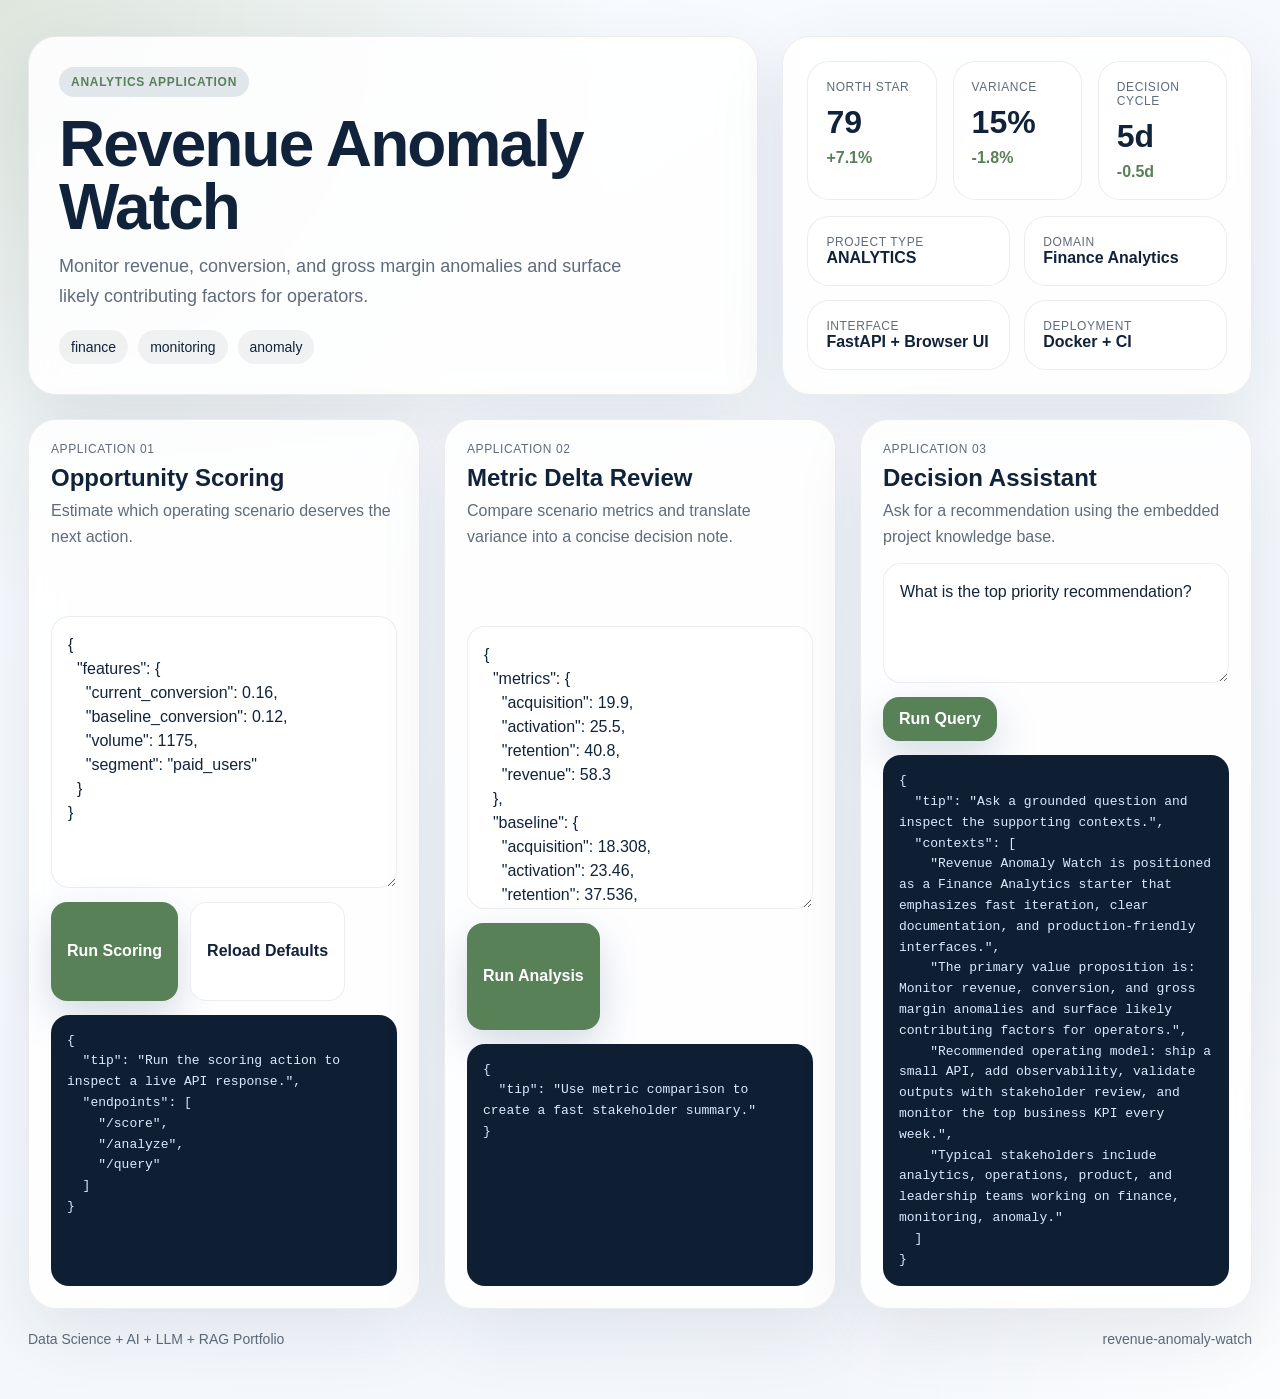
==== src/app/web/index.html @ 90b722af "Publish production-ready portfolio project" ====
<!doctype html>
        <html lang="en">
        <head>
          <meta charset="utf-8">
          <meta name="viewport" content="width=device-width, initial-scale=1">
          <title>Revenue Anomaly Watch</title>
          <link rel="stylesheet" href="./styles.css">
          <style>:root { --accent: #588157; }</style>
        </head>
        <body>
          <div class="page">
            <section class="hero">
              <div class="panel hero-copy">
                <span class="eyebrow">Analytics Application</span>
                <h1 id="project-title">Revenue Anomaly Watch</h1>
                <p id="project-summary" class="lead">Monitor revenue, conversion, and gross margin anomalies and surface likely contributing factors for operators.</p>
                <ul id="project-tags" class="tag-list">
                  <li>finance</li><li>monitoring</li><li>anomaly</li>
                </ul>
              </div>
              <div class="panel hero-side">
                <div class="metric-grid">
                  <article class='card'><span>North Star</span><strong>79</strong><em>+7.1%</em></article>
<article class='card'><span>Variance</span><strong>15%</strong><em>-1.8%</em></article>
<article class='card'><span>Decision Cycle</span><strong>5d</strong><em>-0.5d</em></article>
                </div>
                <div class="mini-grid">
                  <article class='mini-card'><span>Project Type</span><strong>ANALYTICS</strong></article><article class='mini-card'><span>Domain</span><strong>Finance Analytics</strong></article><article class='mini-card'><span>Interface</span><strong>FastAPI + Browser UI</strong></article><article class='mini-card'><span>Deployment</span><strong>Docker + CI</strong></article>
                </div>
              </div>
            </section>
            <section class="app-grid">
              <article class="panel module">
                <div class="module-header">
                  <span>Application 01</span>
                  <h2>Opportunity Scoring</h2>
                  <p>Estimate which operating scenario deserves the next action.</p>
                </div>
                <textarea id="score-input"></textarea>
                <div class="button-row">
                  <button id="run-score">Run Scoring</button>
                  <button id="load-defaults" class="secondary" type="button">Reload Defaults</button>
                </div>
                <pre id="score-output"></pre>
              </article>
              <article class="panel module">
                <div class="module-header">
                  <span>Application 02</span>
                  <h2>Metric Delta Review</h2>
                  <p>Compare scenario metrics and translate variance into a concise decision note.</p>
                </div>
                <textarea id="analyze-input"></textarea>
                <div class="button-row">
                  <button id="run-analyze">Run Analysis</button>
                </div>
                <pre id="analyze-output"></pre>
              </article>
              <article class="panel module">
                <div class="module-header">
                  <span>Application 03</span>
                  <h2>Decision Assistant</h2>
                  <p>Ask for a recommendation using the embedded project knowledge base.</p>
                </div>
                <textarea id="query-input" class="query-input"></textarea>
                <div class="button-row">
                  <button id="run-query">Run Query</button>
                </div>
                <pre id="query-output"></pre>
              </article>
            </section>
            <footer class="footer">
              <span>Data Science + AI + LLM + RAG Portfolio</span>
              <span>revenue-anomaly-watch</span>
            </footer>
          </div>
          <script id="bootstrap-data" type="application/json">{"project": {"slug": "revenue-anomaly-watch", "title": "Revenue Anomaly Watch", "project_type": "analytics", "domain": "Finance Analytics", "summary": "Monitor revenue, conversion, and gross margin anomalies and surface likely contributing factors for operators.", "tags": ["finance", "monitoring", "anomaly"]}, "sample_features": {"current_conversion": 0.16, "baseline_conversion": 0.12, "volume": 1175, "segment": "paid_users"}, "sample_metrics": {"acquisition": 19.9, "activation": 25.5, "retention": 40.8, "revenue": 58.3}, "sample_query": "What is the top priority recommendation?", "knowledge_base": ["Revenue Anomaly Watch is positioned as a Finance Analytics starter that emphasizes fast iteration, clear documentation, and production-friendly interfaces.", "The primary value proposition is: Monitor revenue, conversion, and gross margin anomalies and surface likely contributing factors for operators.", "Recommended operating model: ship a small API, add observability, validate outputs with stakeholder review, and monitor the top business KPI every week.", "Typical stakeholders include analytics, operations, product, and leadership teams working on finance, monitoring, anomaly."], "dashboard_metrics": [{"label": "North Star", "value": "79", "delta": "+7.1%"}, {"label": "Variance", "value": "15%", "delta": "-1.8%"}, {"label": "Decision Cycle", "value": "5d", "delta": "-0.5d"}]}</script>
          <script src="./app.js"></script>
        </body>
        </html>
---- src/app/web/styles.css ----
:root {
  --accent: #3d5a80;
  --accent-soft: rgba(61, 90, 128, 0.14);
  --bg: #f2f6fb;
  --card: rgba(255, 255, 255, 0.86);
  --line: rgba(16, 32, 51, 0.08);
  --ink: #11233a;
  --muted: #5f6b7a;
  --success: #2a9d8f;
}
* { box-sizing: border-box; }
html, body { margin: 0; min-height: 100%; }
body {
  font-family: "Avenir Next", "Segoe UI", sans-serif;
  color: var(--ink);
  background:
    radial-gradient(circle at top left, color-mix(in srgb, var(--accent) 20%, white), transparent 32%),
    radial-gradient(circle at bottom right, rgba(255,255,255,0.82), transparent 24%),
    linear-gradient(145deg, #f8fbff, var(--bg));
}
.page {
  max-width: 1320px;
  margin: 0 auto;
  padding: 36px 28px 52px;
}
.hero {
  display: grid;
  grid-template-columns: 1.4fr 0.9fr;
  gap: 24px;
  margin-bottom: 24px;
}
.panel {
  background: var(--card);
  border: 1px solid var(--line);
  border-radius: 28px;
  box-shadow: 0 24px 70px rgba(17, 35, 58, 0.09);
  backdrop-filter: blur(16px);
}
.hero-copy {
  padding: 30px;
}
.eyebrow {
  display: inline-flex;
  align-items: center;
  gap: 8px;
  padding: 8px 12px;
  background: var(--accent-soft);
  color: var(--accent);
  border-radius: 999px;
  text-transform: uppercase;
  letter-spacing: 0.06em;
  font-size: 12px;
  font-weight: 700;
}
h1 {
  margin: 16px 0 14px;
  font-size: clamp(2.2rem, 5vw, 4rem);
  line-height: 0.98;
  letter-spacing: -0.03em;
}
.lead {
  font-size: 18px;
  line-height: 1.65;
  color: var(--muted);
  max-width: 60ch;
  margin: 0;
}
.tag-list {
  display: flex;
  flex-wrap: wrap;
  gap: 10px;
  list-style: none;
  margin: 18px 0 0;
  padding: 0;
}
.tag-list li {
  padding: 9px 12px;
  border-radius: 999px;
  background: rgba(17, 35, 58, 0.06);
  color: var(--ink);
  font-size: 14px;
}
.hero-side {
  padding: 24px;
  display: grid;
  gap: 16px;
  align-content: space-between;
}
.metric-grid {
  display: grid;
  grid-template-columns: repeat(3, minmax(0, 1fr));
  gap: 16px;
}
.metric-card,
.mini-card,
.card {
  background: white;
  border: 1px solid var(--line);
  border-radius: 22px;
  padding: 18px;
}
.metric-card span,
.card span,
.mini-card span,
.module-header span {
  display: block;
  color: var(--muted);
  text-transform: uppercase;
  letter-spacing: 0.05em;
  font-size: 12px;
}
.metric-card strong,
.card strong {
  display: block;
  font-size: 32px;
  margin-top: 10px;
}
.metric-card em,
.card em {
  display: inline-block;
  margin-top: 8px;
  font-style: normal;
  color: var(--accent);
  font-weight: 700;
}
.mini-grid {
  display: grid;
  grid-template-columns: repeat(2, minmax(0, 1fr));
  gap: 14px;
}
.app-grid {
  display: grid;
  grid-template-columns: repeat(3, minmax(0, 1fr));
  gap: 24px;
}
.module {
  padding: 22px;
  display: grid;
  gap: 14px;
}
.module-header h2 {
  margin: 8px 0 6px;
  font-size: 24px;
}
.module-header p {
  margin: 0;
  color: var(--muted);
  line-height: 1.6;
}
textarea, input, button {
  font: inherit;
}
textarea {
  width: 100%;
  min-height: 220px;
  resize: vertical;
  border: 1px solid var(--line);
  border-radius: 18px;
  padding: 16px;
  background: rgba(255,255,255,0.92);
  color: var(--ink);
  line-height: 1.5;
}
.query-input {
  min-height: 120px;
}
button {
  border: 0;
  border-radius: 16px;
  background: var(--accent);
  color: white;
  padding: 13px 16px;
  font-weight: 700;
  cursor: pointer;
  box-shadow: 0 16px 40px rgba(61, 90, 128, 0.22);
}
button.secondary {
  background: white;
  color: var(--ink);
  border: 1px solid var(--line);
  box-shadow: none;
}
.button-row {
  display: flex;
  gap: 12px;
  flex-wrap: wrap;
}
pre {
  margin: 0;
  white-space: pre-wrap;
  word-break: break-word;
  background: #0e1f34;
  color: #dce8ff;
  border-radius: 18px;
  padding: 16px;
  min-height: 180px;
  font-size: 13px;
  line-height: 1.6;
  overflow: auto;
}
.footer {
  display: flex;
  justify-content: space-between;
  margin-top: 22px;
  color: var(--muted);
  font-size: 14px;
}
@media (max-width: 1080px) {
  .hero, .app-grid { grid-template-columns: 1fr; }
  .metric-grid { grid-template-columns: 1fr; }
}
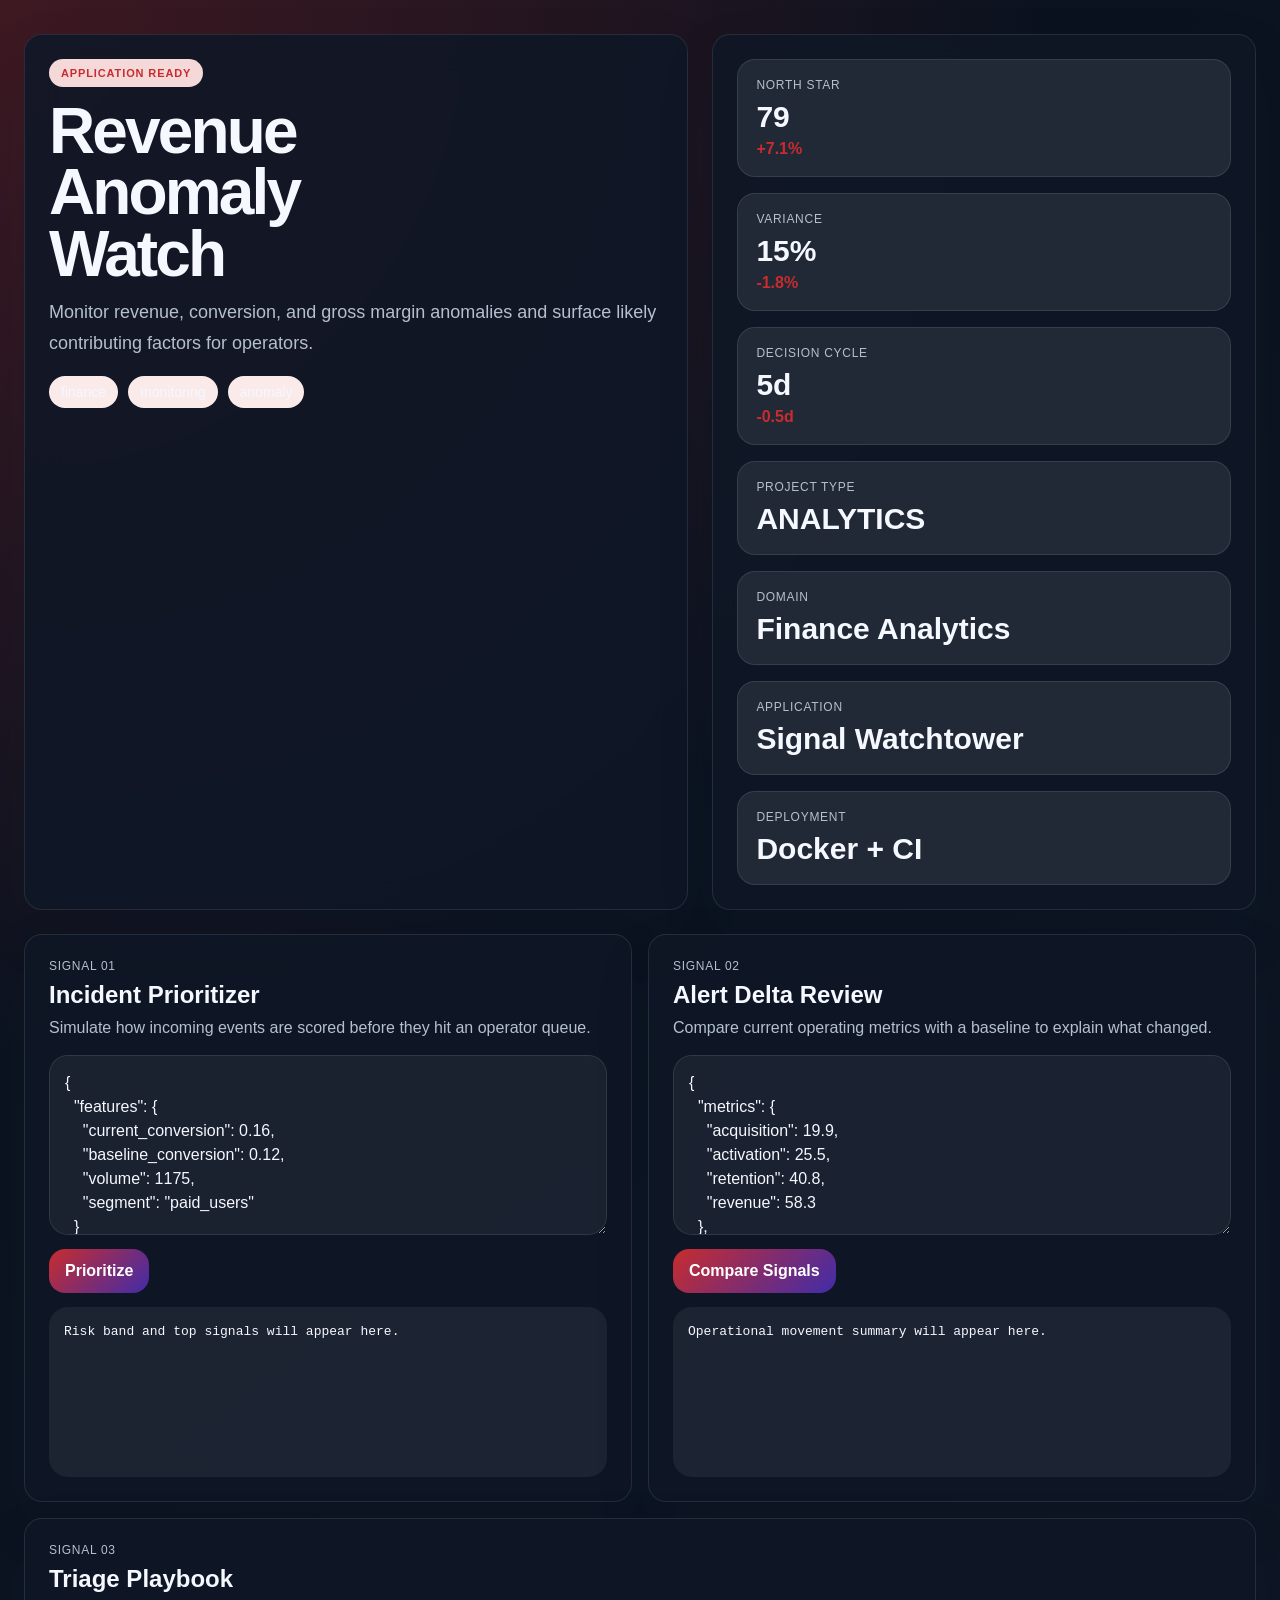
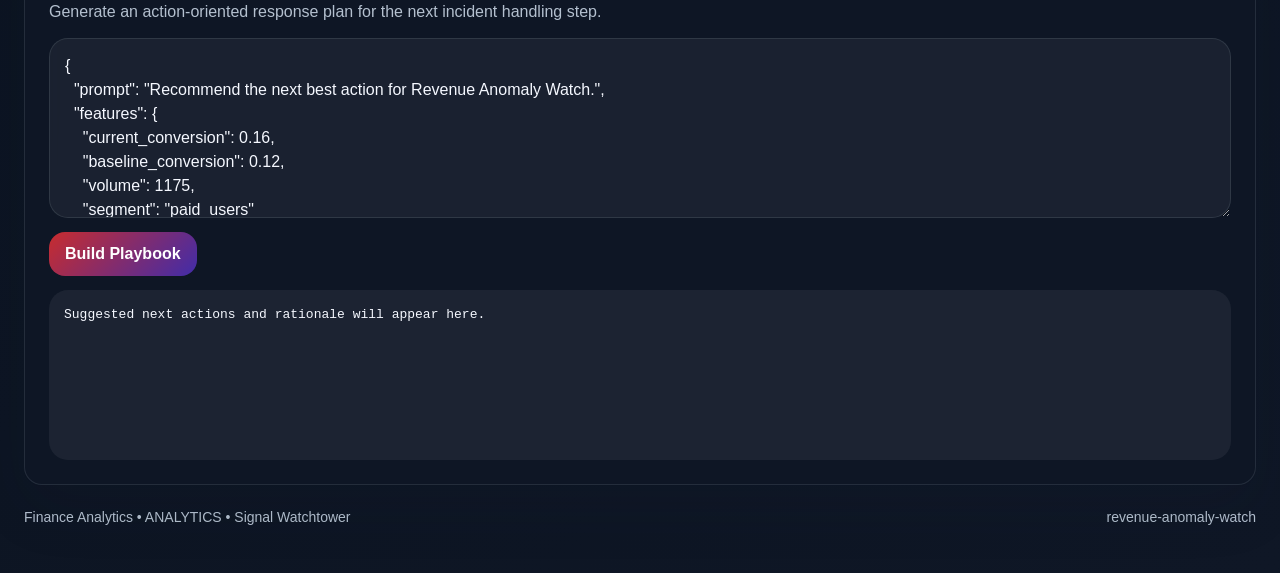
==== commit dedada53: "Publish production-ready portfolio project" ====
--- a/src/app/web/index.html
+++ b/src/app/web/index.html
@@ -6,13 +6,12 @@
           <meta name="viewport" content="width=device-width, initial-scale=1">
           <title>Revenue Anomaly Watch</title>
           <link rel="stylesheet" href="./styles.css">
-          <style>:root { --accent: #588157; }</style>
         </head>
-        <body>
-          <div class="page">
+        <body class="surface-ink">
+          <div class="page layout-console eyebrow-solid headline-compact modules-2 hero-align-split">
             <section class="hero">
               <div class="panel hero-copy">
-                <span class="eyebrow">Analytics Application</span>
+                <span class="eyebrow" data-health>Signal Watchtower</span>
                 <h1 id="project-title">Revenue Anomaly Watch</h1>
                 <p id="project-summary" class="lead">Monitor revenue, conversion, and gross margin anomalies and surface likely contributing factors for operators.</p>
                 <ul id="project-tags" class="tag-list">
@@ -26,55 +25,88 @@
 <article class='card'><span>Decision Cycle</span><strong>5d</strong><em>-0.5d</em></article>
                 </div>
                 <div class="mini-grid">
-                  <article class='mini-card'><span>Project Type</span><strong>ANALYTICS</strong></article><article class='mini-card'><span>Domain</span><strong>Finance Analytics</strong></article><article class='mini-card'><span>Interface</span><strong>FastAPI + Browser UI</strong></article><article class='mini-card'><span>Deployment</span><strong>Docker + CI</strong></article>
+                  <article class='mini-card'><span>Project Type</span><strong>ANALYTICS</strong></article><article class='mini-card'><span>Domain</span><strong>Finance Analytics</strong></article><article class='mini-card'><span>Application</span><strong>Signal Watchtower</strong></article><article class='mini-card'><span>Deployment</span><strong>Docker + CI</strong></article>
                 </div>
               </div>
             </section>
             <section class="app-grid">
-              <article class="panel module">
-                <div class="module-header">
-                  <span>Application 01</span>
-                  <h2>Opportunity Scoring</h2>
-                  <p>Estimate which operating scenario deserves the next action.</p>
-                </div>
-                <textarea id="score-input"></textarea>
-                <div class="button-row">
-                  <button id="run-score">Run Scoring</button>
-                  <button id="load-defaults" class="secondary" type="button">Reload Defaults</button>
-                </div>
-                <pre id="score-output"></pre>
-              </article>
-              <article class="panel module">
-                <div class="module-header">
-                  <span>Application 02</span>
-                  <h2>Metric Delta Review</h2>
-                  <p>Compare scenario metrics and translate variance into a concise decision note.</p>
-                </div>
-                <textarea id="analyze-input"></textarea>
-                <div class="button-row">
-                  <button id="run-analyze">Run Analysis</button>
-                </div>
-                <pre id="analyze-output"></pre>
-              </article>
-              <article class="panel module">
-                <div class="module-header">
-                  <span>Application 03</span>
-                  <h2>Decision Assistant</h2>
-                  <p>Ask for a recommendation using the embedded project knowledge base.</p>
-                </div>
-                <textarea id="query-input" class="query-input"></textarea>
-                <div class="button-row">
-                  <button id="run-query">Run Query</button>
-                </div>
-                <pre id="query-output"></pre>
-              </article>
+              <article class="panel module js-module span-normal">
+          <div class="module-header">
+            <span>Signal 01</span>
+            <h2>Incident Prioritizer</h2>
+            <p>Simulate how incoming events are scored before they hit an operator queue.</p>
+          </div>
+          <textarea class="js-input">{
+  &quot;features&quot;: {
+    &quot;current_conversion&quot;: 0.16,
+    &quot;baseline_conversion&quot;: 0.12,
+    &quot;volume&quot;: 1175,
+    &quot;segment&quot;: &quot;paid_users&quot;
+  }
+}</textarea>
+          <div class="button-row">
+            <button class="js-run" data-endpoint="/score" data-input-mode="json">Prioritize</button>
+          </div>
+          <pre class="js-output">Risk band and top signals will appear here.</pre>
+        </article>
+<article class="panel module js-module span-normal">
+          <div class="module-header">
+            <span>Signal 02</span>
+            <h2>Alert Delta Review</h2>
+            <p>Compare current operating metrics with a baseline to explain what changed.</p>
+          </div>
+          <textarea class="js-input">{
+  &quot;metrics&quot;: {
+    &quot;acquisition&quot;: 19.9,
+    &quot;activation&quot;: 25.5,
+    &quot;retention&quot;: 40.8,
+    &quot;revenue&quot;: 58.3
+  },
+  &quot;baseline&quot;: {
+    &quot;acquisition&quot;: 18.31,
+    &quot;activation&quot;: 23.46,
+    &quot;retention&quot;: 37.54,
+    &quot;revenue&quot;: 53.64
+  }
+}</textarea>
+          <div class="button-row">
+            <button class="js-run" data-endpoint="/analyze" data-input-mode="json">Compare Signals</button>
+          </div>
+          <pre class="js-output">Operational movement summary will appear here.</pre>
+        </article>
+<article class="panel module js-module span-wide">
+          <div class="module-header">
+            <span>Signal 03</span>
+            <h2>Triage Playbook</h2>
+            <p>Generate an action-oriented response plan for the next incident handling step.</p>
+          </div>
+          <textarea class="js-input">{
+  &quot;prompt&quot;: &quot;Recommend the next best action for Revenue Anomaly Watch.&quot;,
+  &quot;features&quot;: {
+    &quot;current_conversion&quot;: 0.16,
+    &quot;baseline_conversion&quot;: 0.12,
+    &quot;volume&quot;: 1175,
+    &quot;segment&quot;: &quot;paid_users&quot;
+  },
+  &quot;metrics&quot;: {
+    &quot;acquisition&quot;: 19.9,
+    &quot;activation&quot;: 25.5,
+    &quot;retention&quot;: 40.8,
+    &quot;revenue&quot;: 58.3
+  }
+}</textarea>
+          <div class="button-row">
+            <button class="js-run" data-endpoint="/recommend" data-input-mode="json">Build Playbook</button>
+          </div>
+          <pre class="js-output">Suggested next actions and rationale will appear here.</pre>
+        </article>
             </section>
             <footer class="footer">
-              <span>Data Science + AI + LLM + RAG Portfolio</span>
+              <span>Finance Analytics • ANALYTICS • Signal Watchtower</span>
               <span>revenue-anomaly-watch</span>
             </footer>
           </div>
-          <script id="bootstrap-data" type="application/json">{"project": {"slug": "revenue-anomaly-watch", "title": "Revenue Anomaly Watch", "project_type": "analytics", "domain": "Finance Analytics", "summary": "Monitor revenue, conversion, and gross margin anomalies and surface likely contributing factors for operators.", "tags": ["finance", "monitoring", "anomaly"]}, "sample_features": {"current_conversion": 0.16, "baseline_conversion": 0.12, "volume": 1175, "segment": "paid_users"}, "sample_metrics": {"acquisition": 19.9, "activation": 25.5, "retention": 40.8, "revenue": 58.3}, "sample_query": "What is the top priority recommendation?", "knowledge_base": ["Revenue Anomaly Watch is positioned as a Finance Analytics starter that emphasizes fast iteration, clear documentation, and production-friendly interfaces.", "The primary value proposition is: Monitor revenue, conversion, and gross margin anomalies and surface likely contributing factors for operators.", "Recommended operating model: ship a small API, add observability, validate outputs with stakeholder review, and monitor the top business KPI every week.", "Typical stakeholders include analytics, operations, product, and leadership teams working on finance, monitoring, anomaly."], "dashboard_metrics": [{"label": "North Star", "value": "79", "delta": "+7.1%"}, {"label": "Variance", "value": "15%", "delta": "-1.8%"}, {"label": "Decision Cycle", "value": "5d", "delta": "-0.5d"}]}</script>
+          <script id="bootstrap-data" type="application/json">{"project": {"slug": "revenue-anomaly-watch", "title": "Revenue Anomaly Watch", "project_type": "analytics", "domain": "Finance Analytics", "summary": "Monitor revenue, conversion, and gross margin anomalies and surface likely contributing factors for operators.", "tags": ["finance", "monitoring", "anomaly"]}, "app_archetype": "watchtower", "ui_profile": {"layout": "console", "surface": "ink", "font_stack": "\"Space Grotesk\", \"Segoe UI\", sans-serif", "radius": 29, "shadow": 57, "eyebrow_style": "solid", "module_columns": 2, "hero_align": "split", "headline_mode": "compact"}, "app_modules": [{"label": "Signal 01", "title": "Incident Prioritizer", "description": "Simulate how incoming events are scored before they hit an operator queue.", "endpoint": "/score", "input_mode": "json", "cta": "Prioritize", "prefill": "{\n  \"features\": {\n    \"current_conversion\": 0.16,\n    \"baseline_conversion\": 0.12,\n    \"volume\": 1175,\n    \"segment\": \"paid_users\"\n  }\n}", "hint": "Risk band and top signals will appear here.", "span": "normal"}, {"label": "Signal 02", "title": "Alert Delta Review", "description": "Compare current operating metrics with a baseline to explain what changed.", "endpoint": "/analyze", "input_mode": "json", "cta": "Compare Signals", "prefill": "{\n  \"metrics\": {\n    \"acquisition\": 19.9,\n    \"activation\": 25.5,\n    \"retention\": 40.8,\n    \"revenue\": 58.3\n  },\n  \"baseline\": {\n    \"acquisition\": 18.31,\n    \"activation\": 23.46,\n    \"retention\": 37.54,\n    \"revenue\": 53.64\n  }\n}", "hint": "Operational movement summary will appear here.", "span": "normal"}, {"label": "Signal 03", "title": "Triage Playbook", "description": "Generate an action-oriented response plan for the next incident handling step.", "endpoint": "/recommend", "input_mode": "json", "cta": "Build Playbook", "prefill": "{\n  \"prompt\": \"Recommend the next best action for Revenue Anomaly Watch.\",\n  \"features\": {\n    \"current_conversion\": 0.16,\n    \"baseline_conversion\": 0.12,\n    \"volume\": 1175,\n    \"segment\": \"paid_users\"\n  },\n  \"metrics\": {\n    \"acquisition\": 19.9,\n    \"activation\": 25.5,\n    \"retention\": 40.8,\n    \"revenue\": 58.3\n  }\n}", "hint": "Suggested next actions and rationale will appear here.", "span": "wide"}], "sample_features": {"current_conversion": 0.16, "baseline_conversion": 0.12, "volume": 1175, "segment": "paid_users"}, "sample_metrics": {"acquisition": 19.9, "activation": 25.5, "retention": 40.8, "revenue": 58.3}, "knowledge_base": ["Revenue Anomaly Watch is positioned as a Finance Analytics starter that emphasizes fast iteration, clear documentation, and production-friendly interfaces.", "The primary value proposition is: Monitor revenue, conversion, and gross margin anomalies and surface likely contributing factors for operators.", "Recommended operating model: ship a small API, add observability, validate outputs with stakeholder review, and monitor the top business KPI every week.", "Typical stakeholders include analytics, operations, product, and leadership teams working on finance, monitoring, anomaly."], "dashboard_metrics": [{"label": "North Star", "value": "79", "delta": "+7.1%"}, {"label": "Variance", "value": "15%", "delta": "-1.8%"}, {"label": "Decision Cycle", "value": "5d", "delta": "-0.5d"}]}</script>
           <script src="./app.js"></script>
         </body>
         </html>
--- a/src/app/web/styles.css
+++ b/src/app/web/styles.css
@@ -1,141 +1,185 @@
 
 :root {
-  --accent: #3d5a80;
-  --accent-soft: rgba(61, 90, 128, 0.14);
-  --bg: #f2f6fb;
+  --accent: #c82c2e;
+  --accent-2: #412ca9;
+  --accent-soft: color-mix(in srgb, var(--accent) 18%, white);
+  --radius: 29px;
+  --shadow-size: 57px;
+  --font-stack: "Space Grotesk", "Segoe UI", sans-serif;
+  --bg: #f4f7fb;
   --card: rgba(255, 255, 255, 0.86);
   --line: rgba(16, 32, 51, 0.08);
-  --ink: #11233a;
+  --ink: #102033;
   --muted: #5f6b7a;
-  --success: #2a9d8f;
+  --output-bg: #0d1b2e;
+  --output-ink: #dae8ff;
 }
 * { box-sizing: border-box; }
 html, body { margin: 0; min-height: 100%; }
 body {
-  font-family: "Avenir Next", "Segoe UI", sans-serif;
+  font-family: var(--font-stack);
   color: var(--ink);
-  background:
-    radial-gradient(circle at top left, color-mix(in srgb, var(--accent) 20%, white), transparent 32%),
-    radial-gradient(circle at bottom right, rgba(255,255,255,0.82), transparent 24%),
-    linear-gradient(145deg, #f8fbff, var(--bg));
+  background: linear-gradient(145deg, #f8fbff, var(--bg));
+}
+body.surface-mist {
+  --bg: #eef4fb;
+  background:
+    radial-gradient(circle at top left, color-mix(in srgb, var(--accent) 18%, white), transparent 34%),
+    linear-gradient(145deg, #fbfdff, var(--bg));
+}
+body.surface-aurora {
+  --bg: #edf1ff;
+  background:
+    radial-gradient(circle at 0% 0%, color-mix(in srgb, var(--accent) 22%, white), transparent 38%),
+    radial-gradient(circle at 100% 100%, color-mix(in srgb, var(--accent-2) 20%, white), transparent 28%),
+    linear-gradient(135deg, #f7f8ff, var(--bg));
+}
+body.surface-sand {
+  --bg: #f5efe8;
+  --card: rgba(255, 251, 246, 0.9);
+  background:
+    linear-gradient(135deg, rgba(255,255,255,0.82), rgba(245, 239, 232, 0.98)),
+    radial-gradient(circle at top right, color-mix(in srgb, var(--accent) 16%, white), transparent 32%);
+}
+body.surface-slate {
+  --bg: #ecf0f7;
+  --card: rgba(248, 250, 255, 0.88);
+  background:
+    linear-gradient(160deg, #f7f9fc, var(--bg)),
+    radial-gradient(circle at bottom left, color-mix(in srgb, var(--accent-2) 16%, white), transparent 34%);
+}
+body.surface-paper {
+  --bg: #f8f8f4;
+  --card: rgba(255,255,255,0.93);
+  background:
+    linear-gradient(180deg, #fffefb, var(--bg));
+}
+body.surface-ink {
+  --bg: #0f1726;
+  --card: rgba(15, 23, 38, 0.88);
+  --line: rgba(226, 238, 255, 0.1);
+  --ink: #f5f8ff;
+  --muted: #b4c0cf;
+  --output-bg: rgba(255,255,255,0.06);
+  --output-ink: #f5f8ff;
+  background:
+    radial-gradient(circle at top left, color-mix(in srgb, var(--accent) 28%, transparent), transparent 42%),
+    linear-gradient(145deg, #09111d, var(--bg));
 }
 .page {
-  max-width: 1320px;
+  max-width: 1360px;
   margin: 0 auto;
-  padding: 36px 28px 52px;
-}
-.hero {
-  display: grid;
-  grid-template-columns: 1.4fr 0.9fr;
+  padding: 34px 24px 48px;
+  display: grid;
   gap: 24px;
-  margin-bottom: 24px;
 }
 .panel {
   background: var(--card);
   border: 1px solid var(--line);
-  border-radius: 28px;
-  box-shadow: 0 24px 70px rgba(17, 35, 58, 0.09);
-  backdrop-filter: blur(16px);
-}
-.hero-copy {
-  padding: 30px;
+  border-radius: var(--radius);
+  box-shadow: 0 24px var(--shadow-size) rgba(16, 32, 51, 0.1);
+  backdrop-filter: blur(18px);
+}
+.hero {
+  display: grid;
+  gap: 24px;
+}
+.hero-copy,
+.hero-side,
+.module {
+  padding: 24px;
 }
 .eyebrow {
   display: inline-flex;
   align-items: center;
   gap: 8px;
   padding: 8px 12px;
+  border-radius: 999px;
   background: var(--accent-soft);
   color: var(--accent);
-  border-radius: 999px;
   text-transform: uppercase;
-  letter-spacing: 0.06em;
-  font-size: 12px;
-  font-weight: 700;
+  letter-spacing: 0.08em;
+  font-size: 11px;
+  font-weight: 800;
+}
+.page.eyebrow-outline .eyebrow {
+  background: transparent;
+  border: 1px solid color-mix(in srgb, var(--accent) 40%, white);
+}
+.page.eyebrow-soft .eyebrow {
+  background: color-mix(in srgb, var(--accent) 12%, white);
+  color: color-mix(in srgb, var(--accent) 82%, black);
 }
 h1 {
-  margin: 16px 0 14px;
-  font-size: clamp(2.2rem, 5vw, 4rem);
-  line-height: 0.98;
-  letter-spacing: -0.03em;
-}
+  margin: 14px 0 12px;
+  font-size: clamp(2.2rem, 5vw, 4.4rem);
+  line-height: 0.96;
+  letter-spacing: -0.045em;
+}
+.page.headline-compact h1 { max-width: 10ch; }
+.page.headline-tall h1 { line-height: 1.03; font-size: clamp(2.4rem, 5vw, 4.8rem); }
 .lead {
+  margin: 0;
   font-size: 18px;
-  line-height: 1.65;
+  line-height: 1.68;
   color: var(--muted);
-  max-width: 60ch;
-  margin: 0;
+  max-width: 62ch;
 }
 .tag-list {
+  list-style: none;
   display: flex;
   flex-wrap: wrap;
   gap: 10px;
-  list-style: none;
   margin: 18px 0 0;
   padding: 0;
 }
 .tag-list li {
-  padding: 9px 12px;
+  padding: 8px 12px;
   border-radius: 999px;
-  background: rgba(17, 35, 58, 0.06);
+  background: color-mix(in srgb, var(--accent) 10%, white);
   color: var(--ink);
   font-size: 14px;
 }
 .hero-side {
-  padding: 24px;
   display: grid;
   gap: 16px;
-  align-content: space-between;
-}
-.metric-grid {
-  display: grid;
-  grid-template-columns: repeat(3, minmax(0, 1fr));
+}
+.metric-grid,
+.mini-grid,
+.app-grid {
+  display: grid;
   gap: 16px;
 }
-.metric-card,
-.mini-card,
-.card {
-  background: white;
+.card,
+.mini-card {
+  background: color-mix(in srgb, var(--card) 92%, white);
   border: 1px solid var(--line);
-  border-radius: 22px;
+  border-radius: calc(var(--radius) - 8px);
   padding: 18px;
 }
-.metric-card span,
 .card span,
 .mini-card span,
 .module-header span {
   display: block;
   color: var(--muted);
   text-transform: uppercase;
-  letter-spacing: 0.05em;
+  letter-spacing: 0.06em;
   font-size: 12px;
 }
-.metric-card strong,
-.card strong {
+.card strong,
+.mini-card strong {
   display: block;
-  font-size: 32px;
-  margin-top: 10px;
-}
-.metric-card em,
+  margin-top: 8px;
+  font-size: 30px;
+}
 .card em {
   display: inline-block;
-  margin-top: 8px;
+  margin-top: 6px;
   font-style: normal;
   color: var(--accent);
   font-weight: 700;
 }
-.mini-grid {
-  display: grid;
-  grid-template-columns: repeat(2, minmax(0, 1fr));
-  gap: 14px;
-}
-.app-grid {
-  display: grid;
-  grid-template-columns: repeat(3, minmax(0, 1fr));
-  gap: 24px;
-}
 .module {
-  padding: 22px;
   display: grid;
   gap: 14px;
 }
@@ -148,65 +192,157 @@
   color: var(--muted);
   line-height: 1.6;
 }
-textarea, input, button {
+textarea,
+button {
   font: inherit;
 }
 textarea {
   width: 100%;
-  min-height: 220px;
+  min-height: 180px;
   resize: vertical;
   border: 1px solid var(--line);
-  border-radius: 18px;
-  padding: 16px;
-  background: rgba(255,255,255,0.92);
+  border-radius: calc(var(--radius) - 10px);
+  padding: 15px;
+  background: rgba(255,255,255,0.82);
   color: var(--ink);
   line-height: 1.5;
 }
-.query-input {
-  min-height: 120px;
+body.surface-ink textarea {
+  background: rgba(255,255,255,0.05);
+}
+.module-input-text {
+  min-height: 110px;
+}
+.button-row {
+  display: flex;
+  flex-wrap: wrap;
+  gap: 10px;
 }
 button {
   border: 0;
   border-radius: 16px;
-  background: var(--accent);
+  background: linear-gradient(135deg, var(--accent), var(--accent-2));
   color: white;
   padding: 13px 16px;
   font-weight: 700;
   cursor: pointer;
-  box-shadow: 0 16px 40px rgba(61, 90, 128, 0.22);
-}
-button.secondary {
-  background: white;
-  color: var(--ink);
-  border: 1px solid var(--line);
-  box-shadow: none;
-}
-.button-row {
-  display: flex;
-  gap: 12px;
-  flex-wrap: wrap;
 }
 pre {
   margin: 0;
   white-space: pre-wrap;
   word-break: break-word;
-  background: #0e1f34;
-  color: #dce8ff;
-  border-radius: 18px;
-  padding: 16px;
-  min-height: 180px;
+  background: var(--output-bg);
+  color: var(--output-ink);
+  border-radius: calc(var(--radius) - 10px);
+  padding: 15px;
+  min-height: 170px;
+  line-height: 1.58;
   font-size: 13px;
-  line-height: 1.6;
   overflow: auto;
 }
 .footer {
   display: flex;
   justify-content: space-between;
-  margin-top: 22px;
   color: var(--muted);
   font-size: 14px;
 }
-@media (max-width: 1080px) {
-  .hero, .app-grid { grid-template-columns: 1fr; }
-  .metric-grid { grid-template-columns: 1fr; }
-}
+.page.layout-horizon .hero {
+  grid-template-columns: 1.45fr 1fr;
+  align-items: stretch;
+}
+.page.layout-horizon.modules-2 .app-grid,
+.page.layout-horizon.modules-3 .app-grid {
+  grid-template-columns: repeat(3, minmax(0, 1fr));
+}
+.page.layout-rail .hero {
+  grid-template-columns: 0.92fr 1.08fr;
+}
+.page.layout-rail .hero-copy {
+  padding-top: 34px;
+}
+.page.layout-rail .app-grid {
+  grid-template-columns: repeat(2, minmax(0, 1fr));
+}
+.page.layout-folio .hero {
+  grid-template-columns: 1fr;
+}
+.page.layout-folio .hero-copy {
+  text-align: center;
+}
+.page.layout-folio .lead {
+  margin-inline: auto;
+}
+.page.layout-folio .tag-list {
+  justify-content: center;
+}
+.page.layout-folio .metric-grid {
+  grid-template-columns: repeat(3, minmax(0, 1fr));
+}
+.page.layout-folio .mini-grid {
+  grid-template-columns: repeat(4, minmax(0, 1fr));
+}
+.page.layout-folio .app-grid {
+  grid-template-columns: repeat(2, minmax(0, 1fr));
+}
+.page.layout-board .hero {
+  grid-template-columns: 1fr;
+}
+.page.layout-board .hero-side {
+  grid-template-columns: 1.2fr 0.8fr;
+  align-items: start;
+}
+.page.layout-board .metric-grid {
+  grid-template-columns: repeat(3, minmax(0, 1fr));
+}
+.page.layout-board .app-grid {
+  grid-template-columns: repeat(4, minmax(0, 1fr));
+}
+.page.layout-stack .hero {
+  grid-template-columns: 1fr;
+}
+.page.layout-stack .hero-side {
+  grid-template-columns: repeat(2, minmax(0, 1fr));
+}
+.page.layout-stack .app-grid {
+  grid-template-columns: repeat(3, minmax(0, 1fr));
+}
+.page.layout-console .hero {
+  grid-template-columns: 1.1fr 0.9fr;
+}
+.page.layout-console .panel,
+.page.layout-console .card,
+.page.layout-console .mini-card {
+  border-radius: 18px;
+}
+.page.modules-2 .app-grid {
+  grid-template-columns: repeat(2, minmax(0, 1fr));
+}
+.module.span-wide {
+  grid-column: span 2;
+}
+.hero-align-center .hero-copy {
+  text-align: center;
+}
+.hero-align-center .lead,
+.hero-align-center .tag-list {
+  margin-inline: auto;
+  justify-content: center;
+}
+@media (max-width: 1120px) {
+  .page.layout-horizon .hero,
+  .page.layout-rail .hero,
+  .page.layout-console .hero,
+  .page.layout-board .hero-side,
+  .page.layout-folio .mini-grid,
+  .page.layout-stack .hero-side,
+  .page.modules-2 .app-grid,
+  .page.layout-board .app-grid,
+  .page.layout-stack .app-grid,
+  .page.layout-horizon.modules-3 .app-grid,
+  .page.layout-folio .app-grid {
+    grid-template-columns: 1fr;
+  }
+  .module.span-wide {
+    grid-column: auto;
+  }
+}
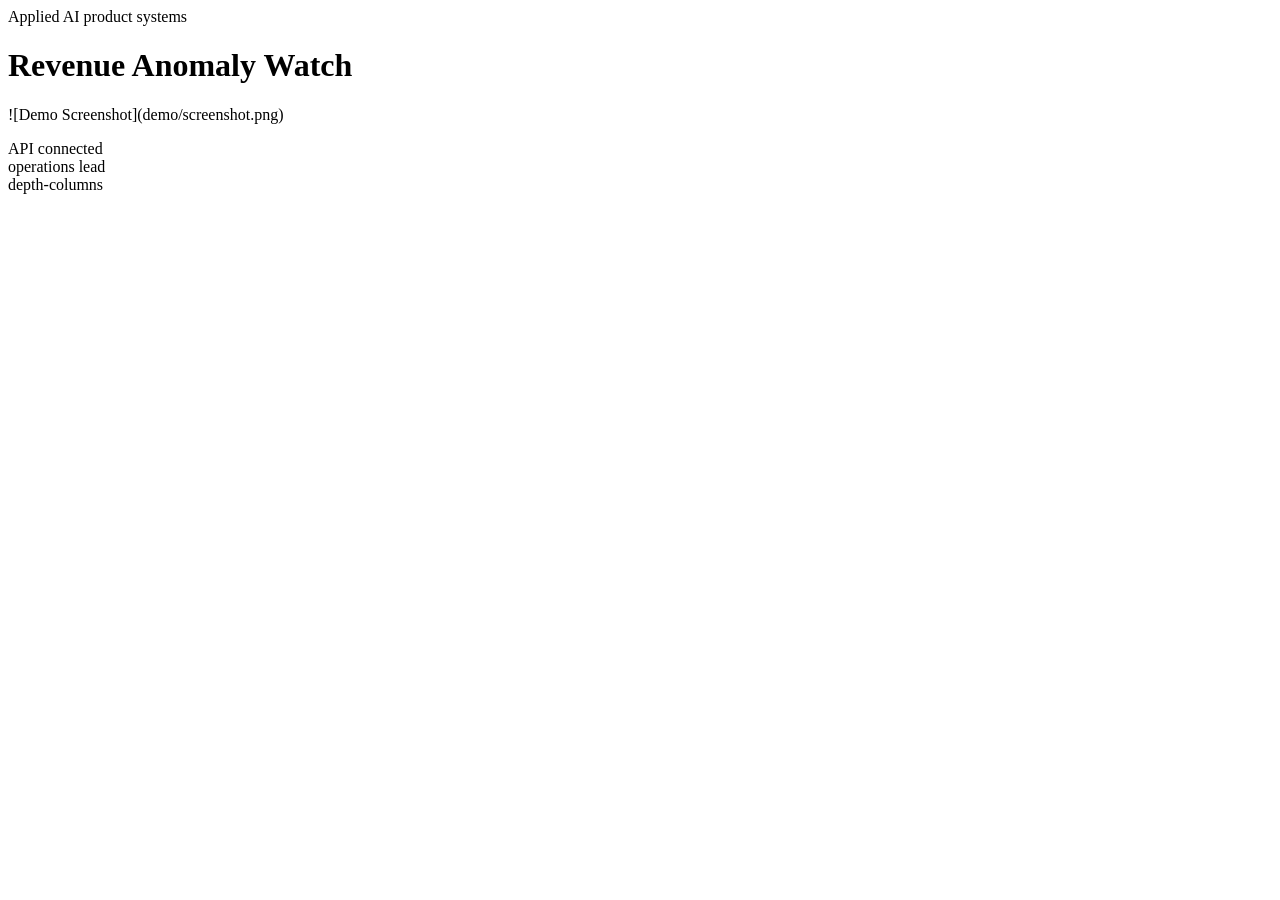
==== commit aff1eb36: "Upgrade to production-grade app scaffold and 3D landing page" ====
--- a/src/app/web/index.html
+++ b/src/app/web/index.html
@@ -1,112 +1,29 @@
-
-        <!doctype html>
-        <html lang="en">
-        <head>
-          <meta charset="utf-8">
-          <meta name="viewport" content="width=device-width, initial-scale=1">
-          <title>Revenue Anomaly Watch</title>
-          <link rel="stylesheet" href="./styles.css">
-        </head>
-        <body class="surface-ink">
-          <div class="page layout-console eyebrow-solid headline-compact modules-2 hero-align-split">
-            <section class="hero">
-              <div class="panel hero-copy">
-                <span class="eyebrow" data-health>Signal Watchtower</span>
-                <h1 id="project-title">Revenue Anomaly Watch</h1>
-                <p id="project-summary" class="lead">Monitor revenue, conversion, and gross margin anomalies and surface likely contributing factors for operators.</p>
-                <ul id="project-tags" class="tag-list">
-                  <li>finance</li><li>monitoring</li><li>anomaly</li>
-                </ul>
-              </div>
-              <div class="panel hero-side">
-                <div class="metric-grid">
-                  <article class='card'><span>North Star</span><strong>79</strong><em>+7.1%</em></article>
-<article class='card'><span>Variance</span><strong>15%</strong><em>-1.8%</em></article>
-<article class='card'><span>Decision Cycle</span><strong>5d</strong><em>-0.5d</em></article>
-                </div>
-                <div class="mini-grid">
-                  <article class='mini-card'><span>Project Type</span><strong>ANALYTICS</strong></article><article class='mini-card'><span>Domain</span><strong>Finance Analytics</strong></article><article class='mini-card'><span>Application</span><strong>Signal Watchtower</strong></article><article class='mini-card'><span>Deployment</span><strong>Docker + CI</strong></article>
-                </div>
-              </div>
-            </section>
-            <section class="app-grid">
-              <article class="panel module js-module span-normal">
-          <div class="module-header">
-            <span>Signal 01</span>
-            <h2>Incident Prioritizer</h2>
-            <p>Simulate how incoming events are scored before they hit an operator queue.</p>
-          </div>
-          <textarea class="js-input">{
-  &quot;features&quot;: {
-    &quot;current_conversion&quot;: 0.16,
-    &quot;baseline_conversion&quot;: 0.12,
-    &quot;volume&quot;: 1175,
-    &quot;segment&quot;: &quot;paid_users&quot;
-  }
-}</textarea>
-          <div class="button-row">
-            <button class="js-run" data-endpoint="/score" data-input-mode="json">Prioritize</button>
-          </div>
-          <pre class="js-output">Risk band and top signals will appear here.</pre>
-        </article>
-<article class="panel module js-module span-normal">
-          <div class="module-header">
-            <span>Signal 02</span>
-            <h2>Alert Delta Review</h2>
-            <p>Compare current operating metrics with a baseline to explain what changed.</p>
-          </div>
-          <textarea class="js-input">{
-  &quot;metrics&quot;: {
-    &quot;acquisition&quot;: 19.9,
-    &quot;activation&quot;: 25.5,
-    &quot;retention&quot;: 40.8,
-    &quot;revenue&quot;: 58.3
-  },
-  &quot;baseline&quot;: {
-    &quot;acquisition&quot;: 18.31,
-    &quot;activation&quot;: 23.46,
-    &quot;retention&quot;: 37.54,
-    &quot;revenue&quot;: 53.64
-  }
-}</textarea>
-          <div class="button-row">
-            <button class="js-run" data-endpoint="/analyze" data-input-mode="json">Compare Signals</button>
-          </div>
-          <pre class="js-output">Operational movement summary will appear here.</pre>
-        </article>
-<article class="panel module js-module span-wide">
-          <div class="module-header">
-            <span>Signal 03</span>
-            <h2>Triage Playbook</h2>
-            <p>Generate an action-oriented response plan for the next incident handling step.</p>
-          </div>
-          <textarea class="js-input">{
-  &quot;prompt&quot;: &quot;Recommend the next best action for Revenue Anomaly Watch.&quot;,
-  &quot;features&quot;: {
-    &quot;current_conversion&quot;: 0.16,
-    &quot;baseline_conversion&quot;: 0.12,
-    &quot;volume&quot;: 1175,
-    &quot;segment&quot;: &quot;paid_users&quot;
-  },
-  &quot;metrics&quot;: {
-    &quot;acquisition&quot;: 19.9,
-    &quot;activation&quot;: 25.5,
-    &quot;retention&quot;: 40.8,
-    &quot;revenue&quot;: 58.3
-  }
-}</textarea>
-          <div class="button-row">
-            <button class="js-run" data-endpoint="/recommend" data-input-mode="json">Build Playbook</button>
-          </div>
-          <pre class="js-output">Suggested next actions and rationale will appear here.</pre>
-        </article>
-            </section>
-            <footer class="footer">
-              <span>Finance Analytics • ANALYTICS • Signal Watchtower</span>
-              <span>revenue-anomaly-watch</span>
-            </footer>
-          </div>
-          <script id="bootstrap-data" type="application/json">{"project": {"slug": "revenue-anomaly-watch", "title": "Revenue Anomaly Watch", "project_type": "analytics", "domain": "Finance Analytics", "summary": "Monitor revenue, conversion, and gross margin anomalies and surface likely contributing factors for operators.", "tags": ["finance", "monitoring", "anomaly"]}, "app_archetype": "watchtower", "ui_profile": {"layout": "console", "surface": "ink", "font_stack": "\"Space Grotesk\", \"Segoe UI\", sans-serif", "radius": 29, "shadow": 57, "eyebrow_style": "solid", "module_columns": 2, "hero_align": "split", "headline_mode": "compact"}, "app_modules": [{"label": "Signal 01", "title": "Incident Prioritizer", "description": "Simulate how incoming events are scored before they hit an operator queue.", "endpoint": "/score", "input_mode": "json", "cta": "Prioritize", "prefill": "{\n  \"features\": {\n    \"current_conversion\": 0.16,\n    \"baseline_conversion\": 0.12,\n    \"volume\": 1175,\n    \"segment\": \"paid_users\"\n  }\n}", "hint": "Risk band and top signals will appear here.", "span": "normal"}, {"label": "Signal 02", "title": "Alert Delta Review", "description": "Compare current operating metrics with a baseline to explain what changed.", "endpoint": "/analyze", "input_mode": "json", "cta": "Compare Signals", "prefill": "{\n  \"metrics\": {\n    \"acquisition\": 19.9,\n    \"activation\": 25.5,\n    \"retention\": 40.8,\n    \"revenue\": 58.3\n  },\n  \"baseline\": {\n    \"acquisition\": 18.31,\n    \"activation\": 23.46,\n    \"retention\": 37.54,\n    \"revenue\": 53.64\n  }\n}", "hint": "Operational movement summary will appear here.", "span": "normal"}, {"label": "Signal 03", "title": "Triage Playbook", "description": "Generate an action-oriented response plan for the next incident handling step.", "endpoint": "/recommend", "input_mode": "json", "cta": "Build Playbook", "prefill": "{\n  \"prompt\": \"Recommend the next best action for Revenue Anomaly Watch.\",\n  \"features\": {\n    \"current_conversion\": 0.16,\n    \"baseline_conversion\": 0.12,\n    \"volume\": 1175,\n    \"segment\": \"paid_users\"\n  },\n  \"metrics\": {\n    \"acquisition\": 19.9,\n    \"activation\": 25.5,\n    \"retention\": 40.8,\n    \"revenue\": 58.3\n  }\n}", "hint": "Suggested next actions and rationale will appear here.", "span": "wide"}], "sample_features": {"current_conversion": 0.16, "baseline_conversion": 0.12, "volume": 1175, "segment": "paid_users"}, "sample_metrics": {"acquisition": 19.9, "activation": 25.5, "retention": 40.8, "revenue": 58.3}, "knowledge_base": ["Revenue Anomaly Watch is positioned as a Finance Analytics starter that emphasizes fast iteration, clear documentation, and production-friendly interfaces.", "The primary value proposition is: Monitor revenue, conversion, and gross margin anomalies and surface likely contributing factors for operators.", "Recommended operating model: ship a small API, add observability, validate outputs with stakeholder review, and monitor the top business KPI every week.", "Typical stakeholders include analytics, operations, product, and leadership teams working on finance, monitoring, anomaly."], "dashboard_metrics": [{"label": "North Star", "value": "79", "delta": "+7.1%"}, {"label": "Variance", "value": "15%", "delta": "-1.8%"}, {"label": "Decision Cycle", "value": "5d", "delta": "-0.5d"}]}</script>
-          <script src="./app.js"></script>
-        </body>
-        </html>
+<!DOCTYPE html>
+<html lang="en">
+<head>
+  <meta charset="UTF-8" />
+  <meta name="viewport" content="width=device-width, initial-scale=1.0" />
+  <title>Revenue Anomaly Watch App</title>
+  <link rel="stylesheet" href="/assets/styles.css" />
+</head>
+<body>
+  <div id="scene" class="app-scene">
+    <header class="shell hero">
+      <div>
+        <span class="eyebrow">Applied AI product systems</span>
+        <h1>Revenue Anomaly Watch</h1>
+        <p>![Demo Screenshot](demo/screenshot.png)</p>
+      </div>
+      <aside class="status-card">
+        <div class="pill">API connected</div>
+        <div class="pill">operations lead</div>
+        <div class="pill">depth-columns</div>
+      </aside>
+    </header>
+    <section id="metrics" class="grid metrics"></section>
+    <section id="signals" class="grid signals"></section>
+  </div>
+  <script>window.PROJECT_MANIFEST = {"slug": "revenue-anomaly-watch", "title": "Revenue Anomaly Watch", "summary": "![Demo Screenshot](demo/screenshot.png)", "domain": "Applied AI product systems", "audience": "operations lead", "promise": "Turn promising technical capability into a production-shaped workflow for real teams.", "hero": ["Production-grade app scaffold with API, CI, tests, Docker, and GitHub Pages landing.", "3D landing surface designed for GitHub Pages and recruiter-friendly storytelling.", "App backend structured for local or container deployment without changing the product narrative."], "kpis": [{"label": "Workflow clarity", "value": "90%", "note": "Operator actions mapped to product stages"}, {"label": "Deployment posture", "value": "API + Docker", "note": "Local and containerized startup paths"}, {"label": "Presentation layer", "value": "3D Pages ready", "note": "Static GitHub landing page included"}], "stages": ["ingest", "validate", "analyze", "decide", "monitor"], "cards": [{"title": "Operator cockpit", "body": "One-screen surface for the operations lead to understand what matters first."}, {"title": "API contract", "body": "Structured endpoints for health, manifest, readiness, and showcase data."}, {"title": "Deployment path", "body": "Repository includes Docker, Compose, CI workflow, and a Pages-ready landing surface."}], "scene": "depth-columns", "theme": {"bg": "#0c0812", "surface": "#171022", "ink": "#f5f0ff", "muted": "#a99bc2", "accent": "#c38fff", "accent2": "#6cf0ff"}, "pages_url": "https://r-behera.github.io/revenue-anomaly-watch/", "api_examples": {"health": {"status": "ok", "project": "revenue-anomaly-watch"}, "readiness": {"api": "ready", "landing_page": "docs/index.html", "container": "Dockerfile present"}, "signals": [{"name": "Decision coverage", "status": "strong", "detail": "App and landing narrative aligned"}, {"name": "Operator context", "status": "strong", "detail": "Primary user anchored as operations lead"}, {"name": "Delivery path", "status": "ready", "detail": "Pages + containerized app scaffold generated"}]}};</script>
+  <script src="/assets/app.js"></script>
+</body>
+</html>
